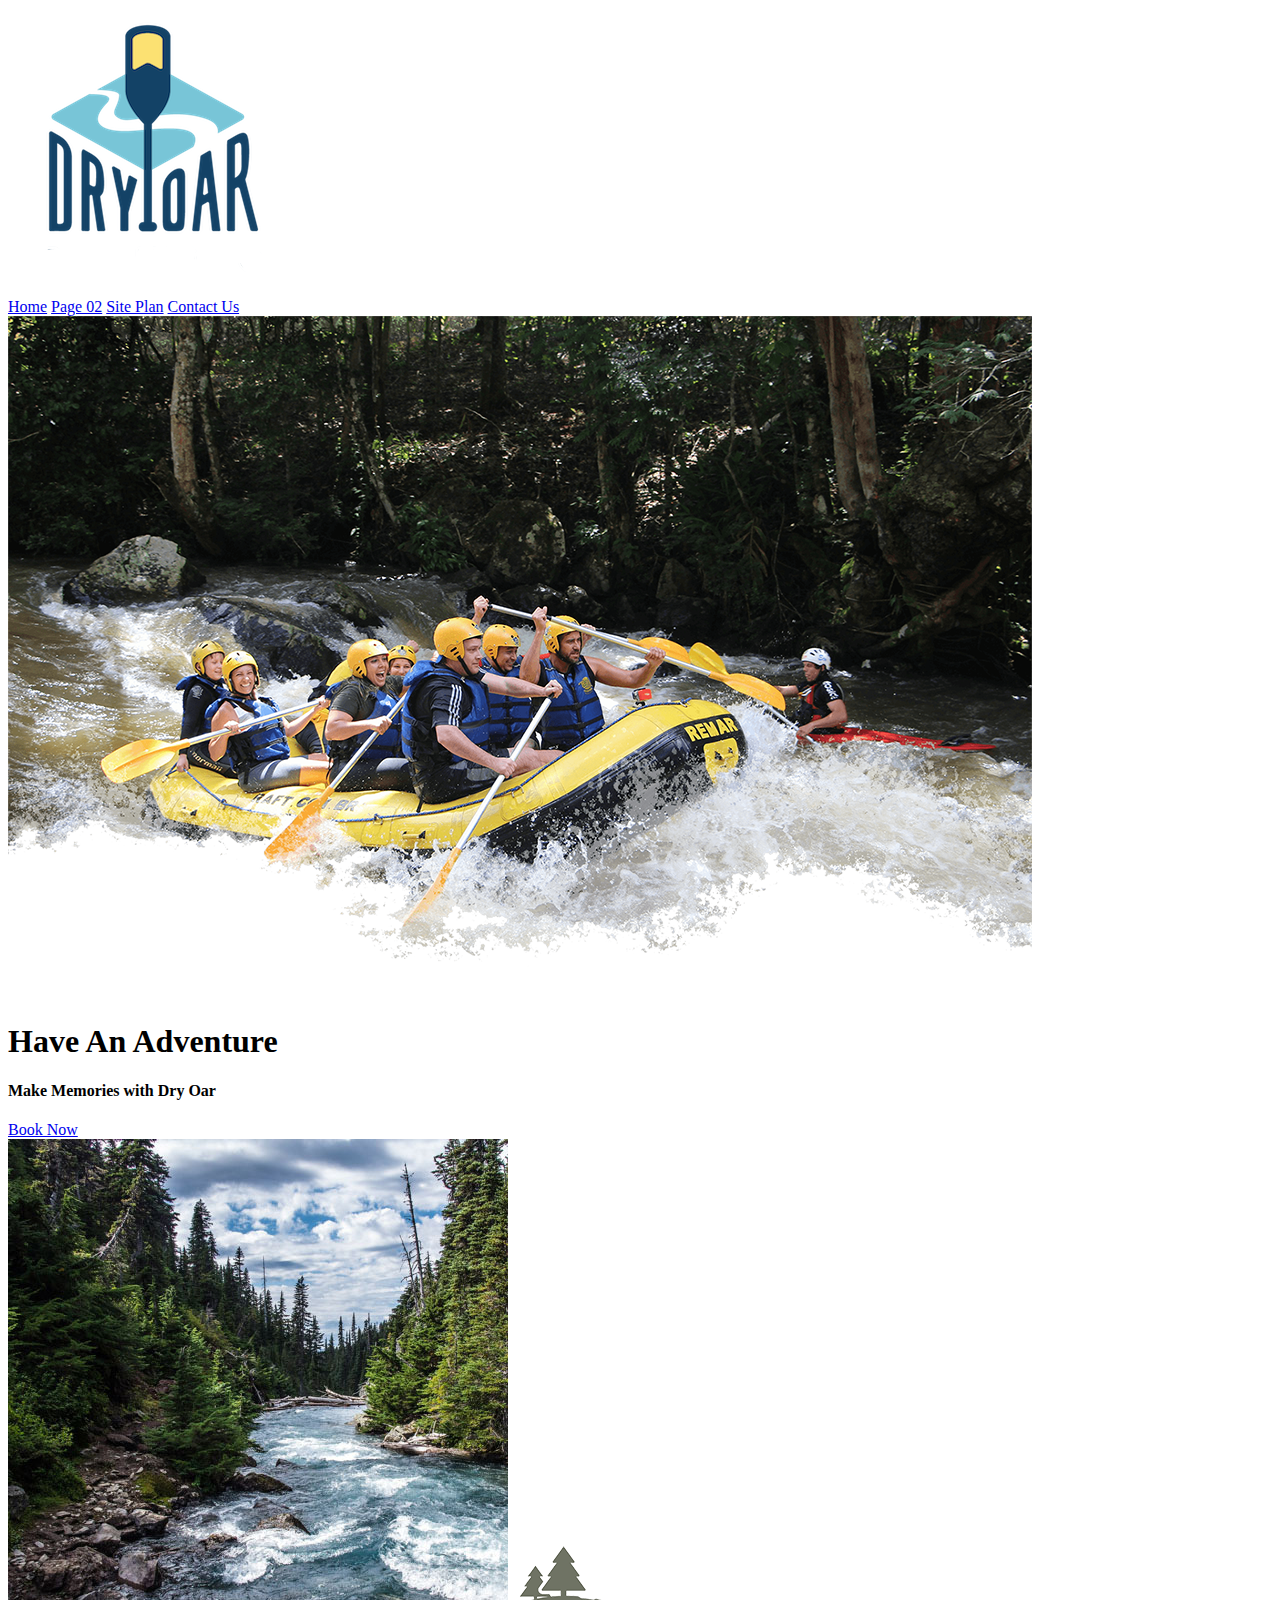
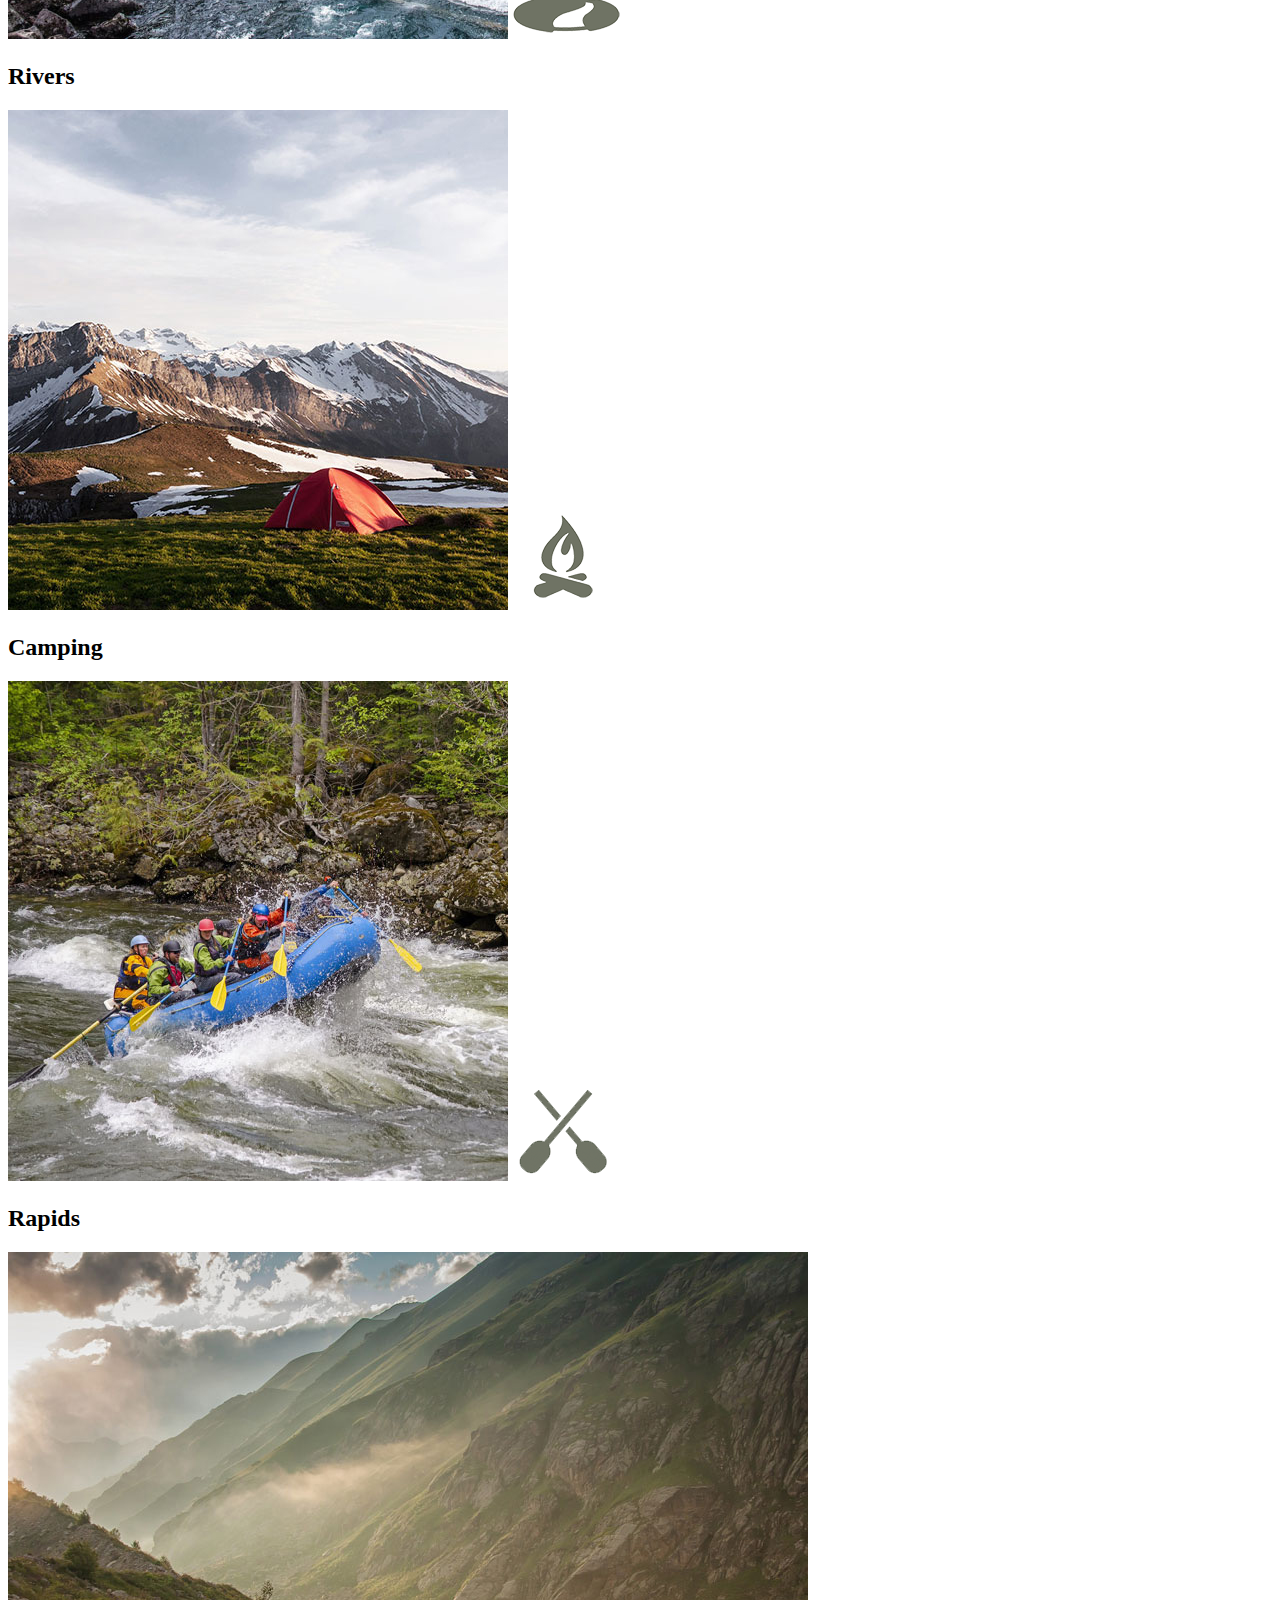
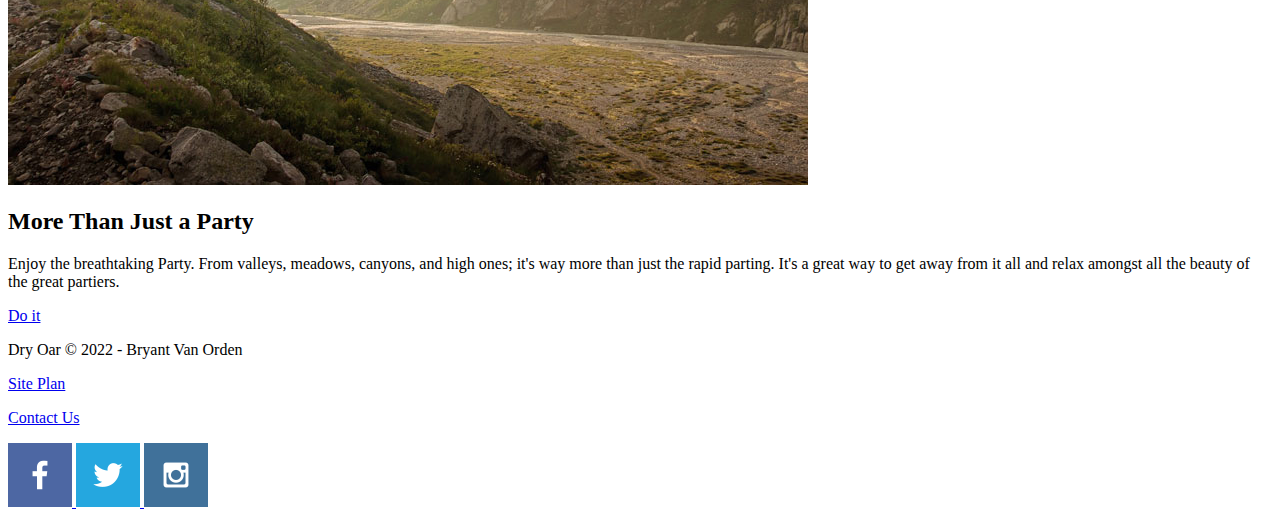
==== index.html @ 6cd5c4fb "hi" ====
<!DOCTYPE html>
<html lang="en">
  <head>
    <meta charset="UTF-8" />
    <meta http-equiv="X-UA-Compatible" content="IE=edge" />
    <meta name="viewport" content="width=device-width, initial-scale=1.0" />
    <title>Whitewater Rafting Vacations | Dry Oar Boating | Home</title>
    <link rel="stylesheet" href="style/style.css" />
  </head>

  <body>
    <header class="logo">
      <a id="logo_link" href="">
        <img src="logo.png" alt="Dry Oar Logo" />
      </a>
      <nav>
        <a href="index.html">Home</a>
        <a href="#">Page 02</a>
        <a href="site-plan-rafting.html">Site Plan</a>
        <a href="contactus.html">Contact Us</a>
      </nav>
    </header>
  <div id="hero">
    <div id="hero-box">
        <img id="hero-img" src="hero.png" alt="People enjoying rafting">
    </div>
    <section id="hero-msg">
        <h1 class="home-title">Have An Adventure</h1>
        <h4>Make Memories with Dry Oar </h4>
        <div class='button-box'>
            <a class='book' href="contactus.html">Book Now</a>
        </div>
    <main class="home-grid">
    <section class="rivers-card">
        <img class="card-img" src="rivers.jpg" alt="river in forest">
        <img class="icon" src="river_icon.png" alt="river icon">
        <h2>Rivers</h2>
    </section>
    <section class="camping-card">
        <img class="card-img" src="camping.jpg" alt="tent in mountains">
        <img class="icon" src="fire_icon.png" alt="fire icon">
        <h2>Camping</h2>
    </section>
    <section class="rapids-card">
        <img class="card-img" src="rapids.jpg" alt="rafting boat">
        <img class="icon" src="oars.png" alt="oars icon">
        <h2>Rapids</h2>
    </section>
    </section>
    <img class="mountains" src="mountains.jpg" alt="Misty mountains">
    <section class="msg">
        <h2>More Than Just a Party</h2>
        <p>Enjoy the breathtaking Party. From valleys, meadows, canyons, and high ones; it's way more than just the rapid parting. It's a great way to get away from it all and relax amongst all the beauty of the great partiers. </p>
        <a class='join' href="rivers.html">Do it</a>
    </section>
  </main>
  <footer>
    <p>Dry Oar &copy; 2022 - Bryant Van Orden</p>
    <p><a href="site-plan-rafting.html">Site Plan</a></p>
    <p><a href="contactus.html">Contact Us</a></p>
    <div class="social">
        <a href="https://facebook.com">
            <img src="facebook.png" alt="fb icon">
        </a>
        <a href="https://twitter.com">
            <img src="twitter.png" alt="twitter icon">
        </a>
        <a href="https://instagram.com">
            <img src="instagram.png" alt="instagram icon">
        </a>
    </div>
</footer>
  </body>
</html>
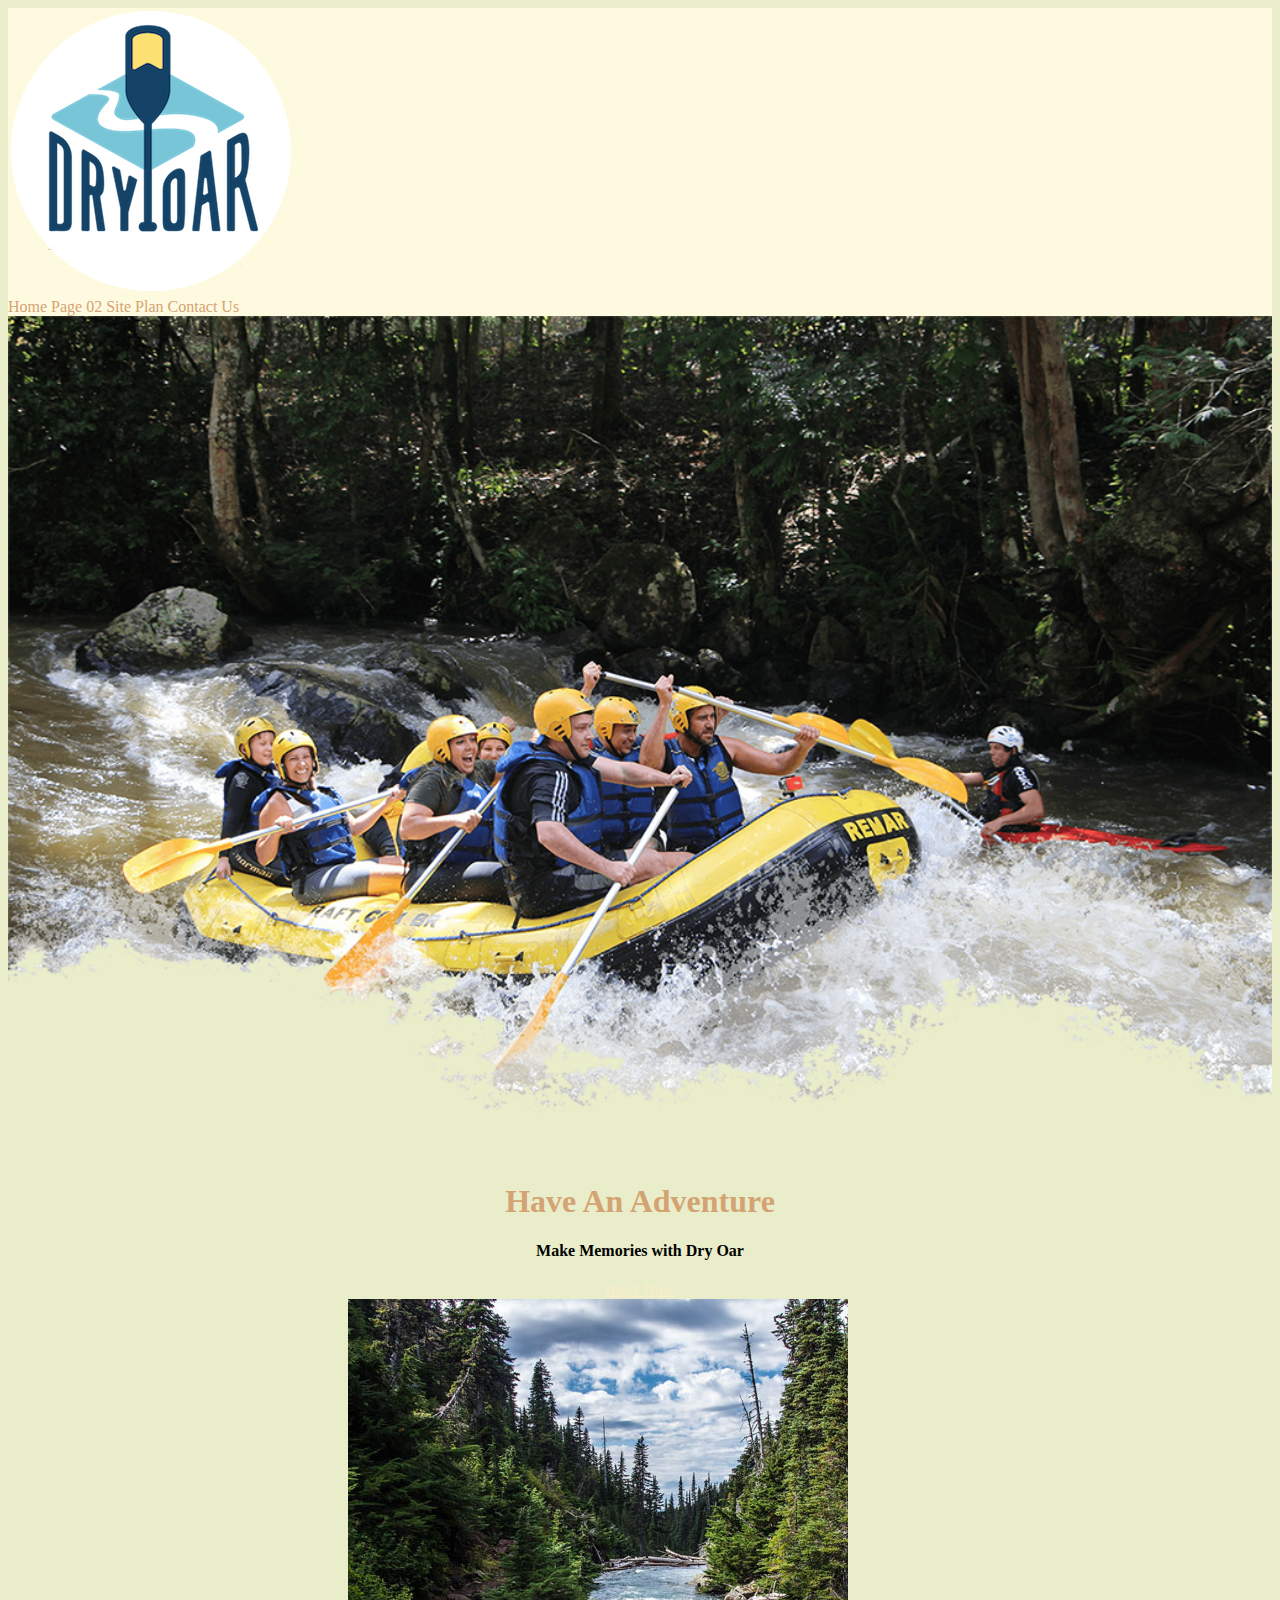
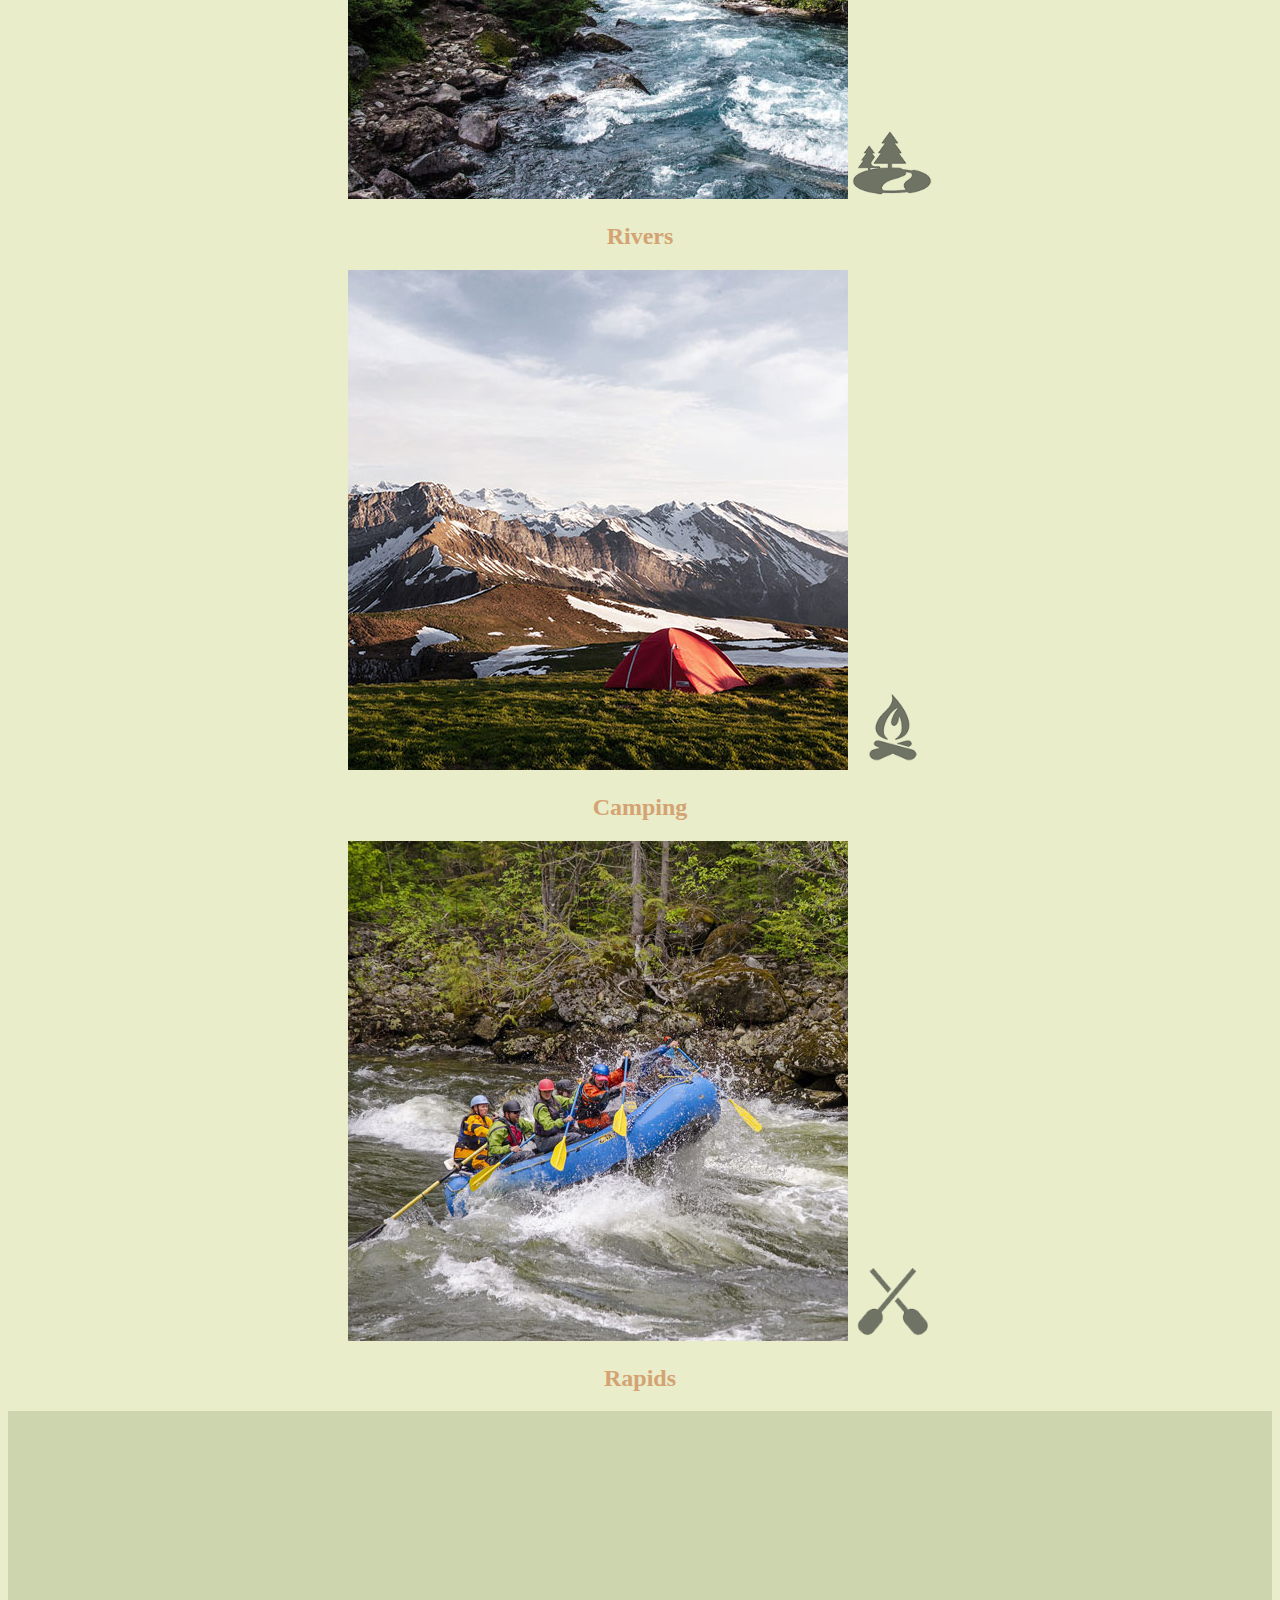
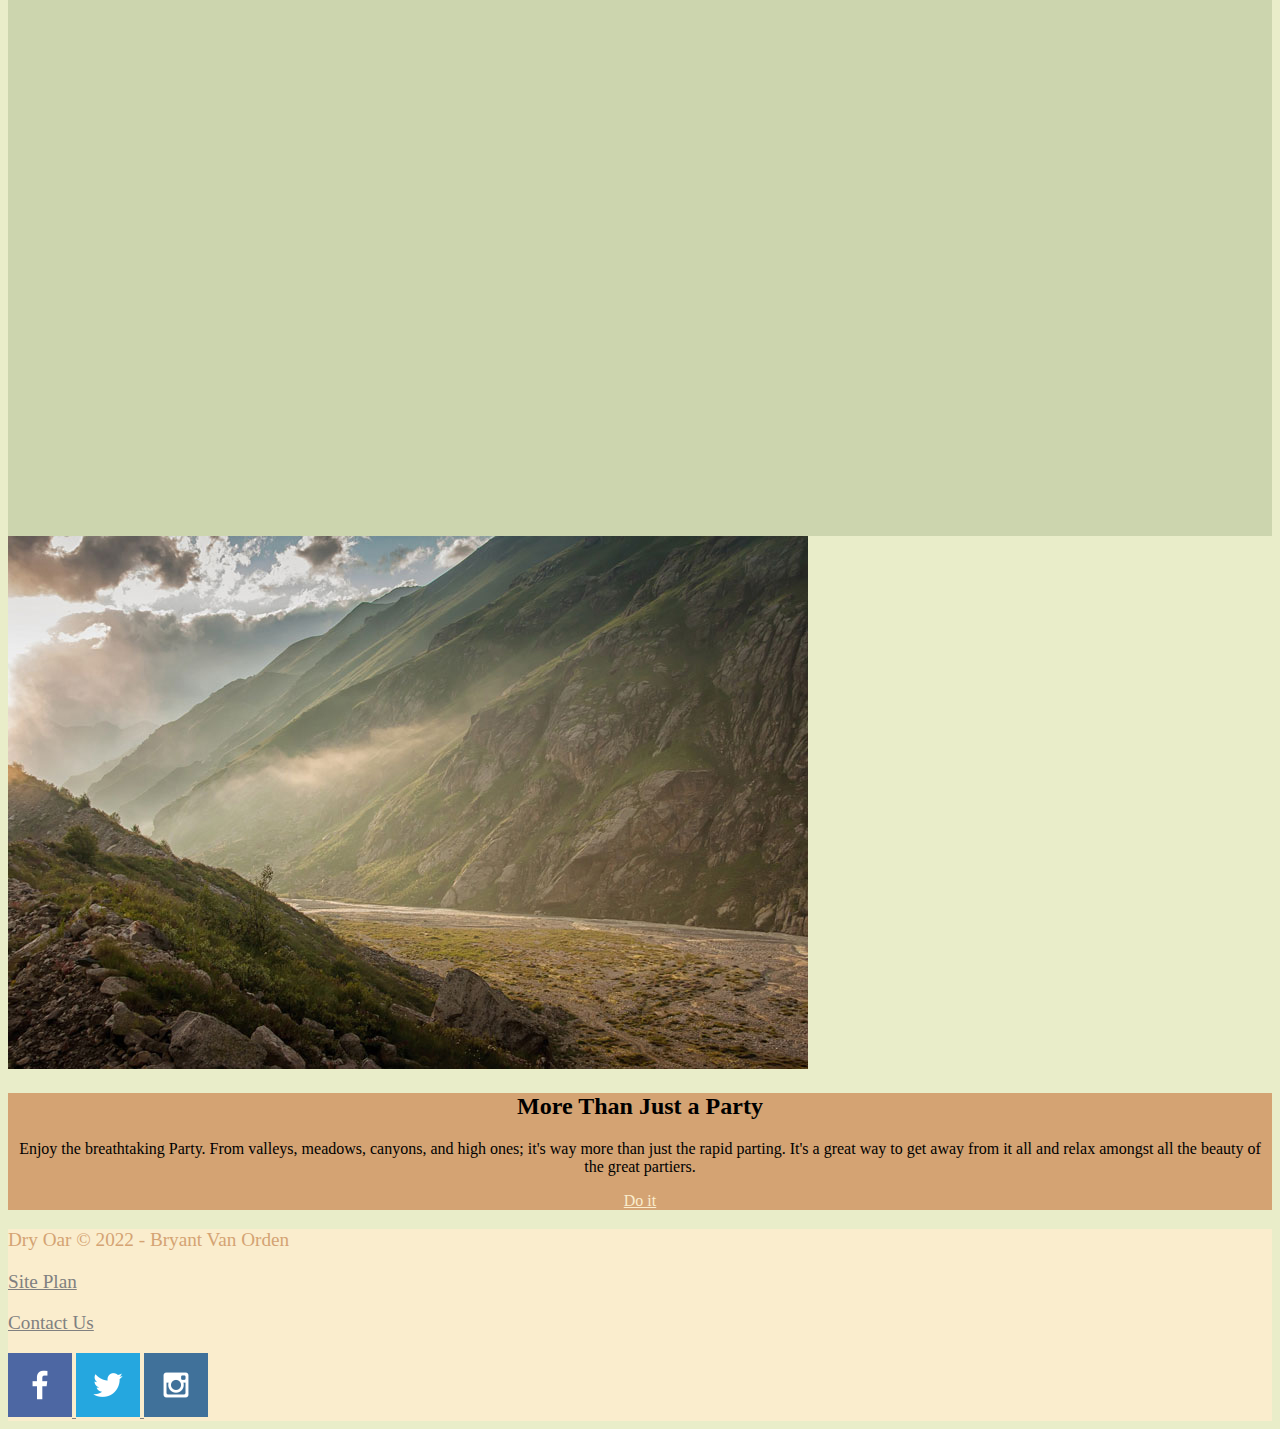
==== commit dba0a381: "hi" ====
--- a/index.html
+++ b/index.html
@@ -9,66 +9,70 @@
   </head>
 
   <body>
-    <header class="logo">
-      <a id="logo_link" href="">
-        <img src="logo.png" alt="Dry Oar Logo" />
-      </a>
-      <nav>
-        <a href="index.html">Home</a>
-        <a href="#">Page 02</a>
-        <a href="site-plan-rafting.html">Site Plan</a>
-        <a href="contactus.html">Contact Us</a>
-      </nav>
-    </header>
-  <div id="hero">
-    <div id="hero-box">
-        <img id="hero-img" src="hero.png" alt="People enjoying rafting">
+<div id="content">
+      <header class="logo">
+        <a id="logo_link" href="">
+          <img src="logo.png" alt="Dry Oar Logo" />
+        </a>
+        <nav>
+          <a href="index.html">Home</a>
+          <a href="#">Page 02</a>
+          <a href="site-plan-rafting.html">Site Plan</a>
+          <a href="contactus.html">Contact Us</a>
+        </nav>
+      </header>
+    <div id="hero">
+      <div id="hero-box">
+          <img id="hero-img" src="hero.png" alt="People enjoying rafting">
+      </div>
+      <section id="hero-msg">
+          <h1 class="home-title">Have An Adventure</h1>
+          <h4>Make Memories with Dry Oar </h4>
+          <div class='button-box'>
+            <a class='book' href="contactus.html">Book Now</a>
+          </div>
     </div>
-    <section id="hero-msg">
-        <h1 class="home-title">Have An Adventure</h1>
-        <h4>Make Memories with Dry Oar </h4>
-        <div class='button-box'>
-            <a class='book' href="contactus.html">Book Now</a>
-        </div>
-    <main class="home-grid">
-    <section class="rivers-card">
-        <img class="card-img" src="rivers.jpg" alt="river in forest">
-        <img class="icon" src="river_icon.png" alt="river icon">
-        <h2>Rivers</h2>
-    </section>
-    <section class="camping-card">
-        <img class="card-img" src="camping.jpg" alt="tent in mountains">
-        <img class="icon" src="fire_icon.png" alt="fire icon">
-        <h2>Camping</h2>
-    </section>
-    <section class="rapids-card">
-        <img class="card-img" src="rapids.jpg" alt="rafting boat">
-        <img class="icon" src="oars.png" alt="oars icon">
-        <h2>Rapids</h2>
-    </section>
-    </section>
-    <img class="mountains" src="mountains.jpg" alt="Misty mountains">
-    <section class="msg">
-        <h2>More Than Just a Party</h2>
-        <p>Enjoy the breathtaking Party. From valleys, meadows, canyons, and high ones; it's way more than just the rapid parting. It's a great way to get away from it all and relax amongst all the beauty of the great partiers. </p>
-        <a class='join' href="rivers.html">Do it</a>
-    </section>
-  </main>
-  <footer>
-    <p>Dry Oar &copy; 2022 - Bryant Van Orden</p>
-    <p><a href="site-plan-rafting.html">Site Plan</a></p>
-    <p><a href="contactus.html">Contact Us</a></p>
-    <div class="social">
-        <a href="https://facebook.com">
-            <img src="facebook.png" alt="fb icon">
-        </a>
-        <a href="https://twitter.com">
-            <img src="twitter.png" alt="twitter icon">
-        </a>
-        <a href="https://instagram.com">
-            <img src="instagram.png" alt="instagram icon">
-        </a>
-    </div>
+      <main class="home-grid">
+      <section class="rivers-card">
+          <img class="card-img" src="rivers.jpg" alt="river in forest">
+          <img class="icon" src="river_icon.png" alt="river icon">
+          <h2>Rivers</h2>
+      </section>
+      <section class="camping-card">
+          <img class="card-img" src="camping.jpg" alt="tent in mountains">
+          <img class="icon" src="fire_icon.png" alt="fire icon">
+          <h2>Camping</h2>
+      </section>
+      <section class="rapids-card">
+          <img class="card-img" src="rapids.jpg" alt="rafting boat">
+          <img class="icon" src="oars.png" alt="oars icon">
+          <h2>Rapids</h2>
+      </section>
+     </section>
+      <div id="background"></div> 
+      <img class="mountains" src="mountains.jpg" alt="Misty mountains">
+      <section class="msg">
+          <h2>More Than Just a Party</h2>
+          <p>Enjoy the breathtaking Party. From valleys, meadows, canyons, and high ones; it's way more than just the rapid parting. It's a great way to get away from it all and relax amongst all the beauty of the great partiers. </p>
+         <a class='join' href="rivers.html">Do it</a>
+      </section>
+    </main>
+    <footer>
+      <p>Dry Oar &copy; 2022 - Bryant Van Orden</p>
+      <p><a href="site-plan-rafting.html">Site Plan</a></p>
+     <p><a href="contactus.html">Contact Us</a></p>
+     <div class="social">
+         <a href="https://facebook.com" target="_blank">
+             <img src="facebook.png" alt="fb icon">
+          </a>
+         <a href="https://twitter.com" target="_blank">
+             <img src="twitter.png" alt="twitter icon">
+         </a>
+          <a href="https://instagram.com" target="_blank">
+              <img src="instagram.png" alt="instagram icon">
+          </a>
+      </div>
 </footer>
+  </div>
   </body>
 </html>
--- a/style/style.css
+++ b/style/style.css
@@ -0,0 +1,85 @@
+#content {
+  max-width: 1600px;
+  margin: 0 auto;
+}
+nav a {
+  text-align: center;
+  color: #d4a373;
+  text-decoration: none;
+}
+#hero-msg h1 {
+  text-align: center;
+}
+#hero-msg h4 {
+  text-align: center;
+}
+.button-box {
+  text-align: center;
+}
+main section {
+  text-align: center;
+}
+#background {
+  height: 725px;
+  background-color: #ccd5ae;
+  color: #fefae0;
+}
+body {
+  background-color: #e9edc9;
+  color: #d4a373;
+}
+header {
+  background-color: #fefae0;
+  color: black;
+}
+nav a:hover {
+  background-color: #faedcd;
+  color: #d4a373;
+}
+.book:hover,
+.join:hover {
+  background-color: #e9edc9;
+  color: black;
+}
+.msg {
+  background-color: #d4a373;
+  color: #faedcd;
+}
+footer {
+  background-color: #faedcd;
+  color: #d4a373;
+}
+.home-title {
+  color: #d4a373;
+}
+h4 {
+  color: black;
+}
+.book,
+.join {
+  color: #faedcd;
+}
+.msg h2 {
+  color: black;
+}
+.msg p {
+  color: black;
+}
+footer a:hover {
+  color: #e9edc9;
+}
+footer a {
+  color: gray;
+}
+footer p {
+  font-size: 1.2em;
+}
+footer p a:hover {
+  text-decoration: underline;
+}
+.icon {
+  width: 80px;
+}
+#hero-img {
+  width: 100%;
+}
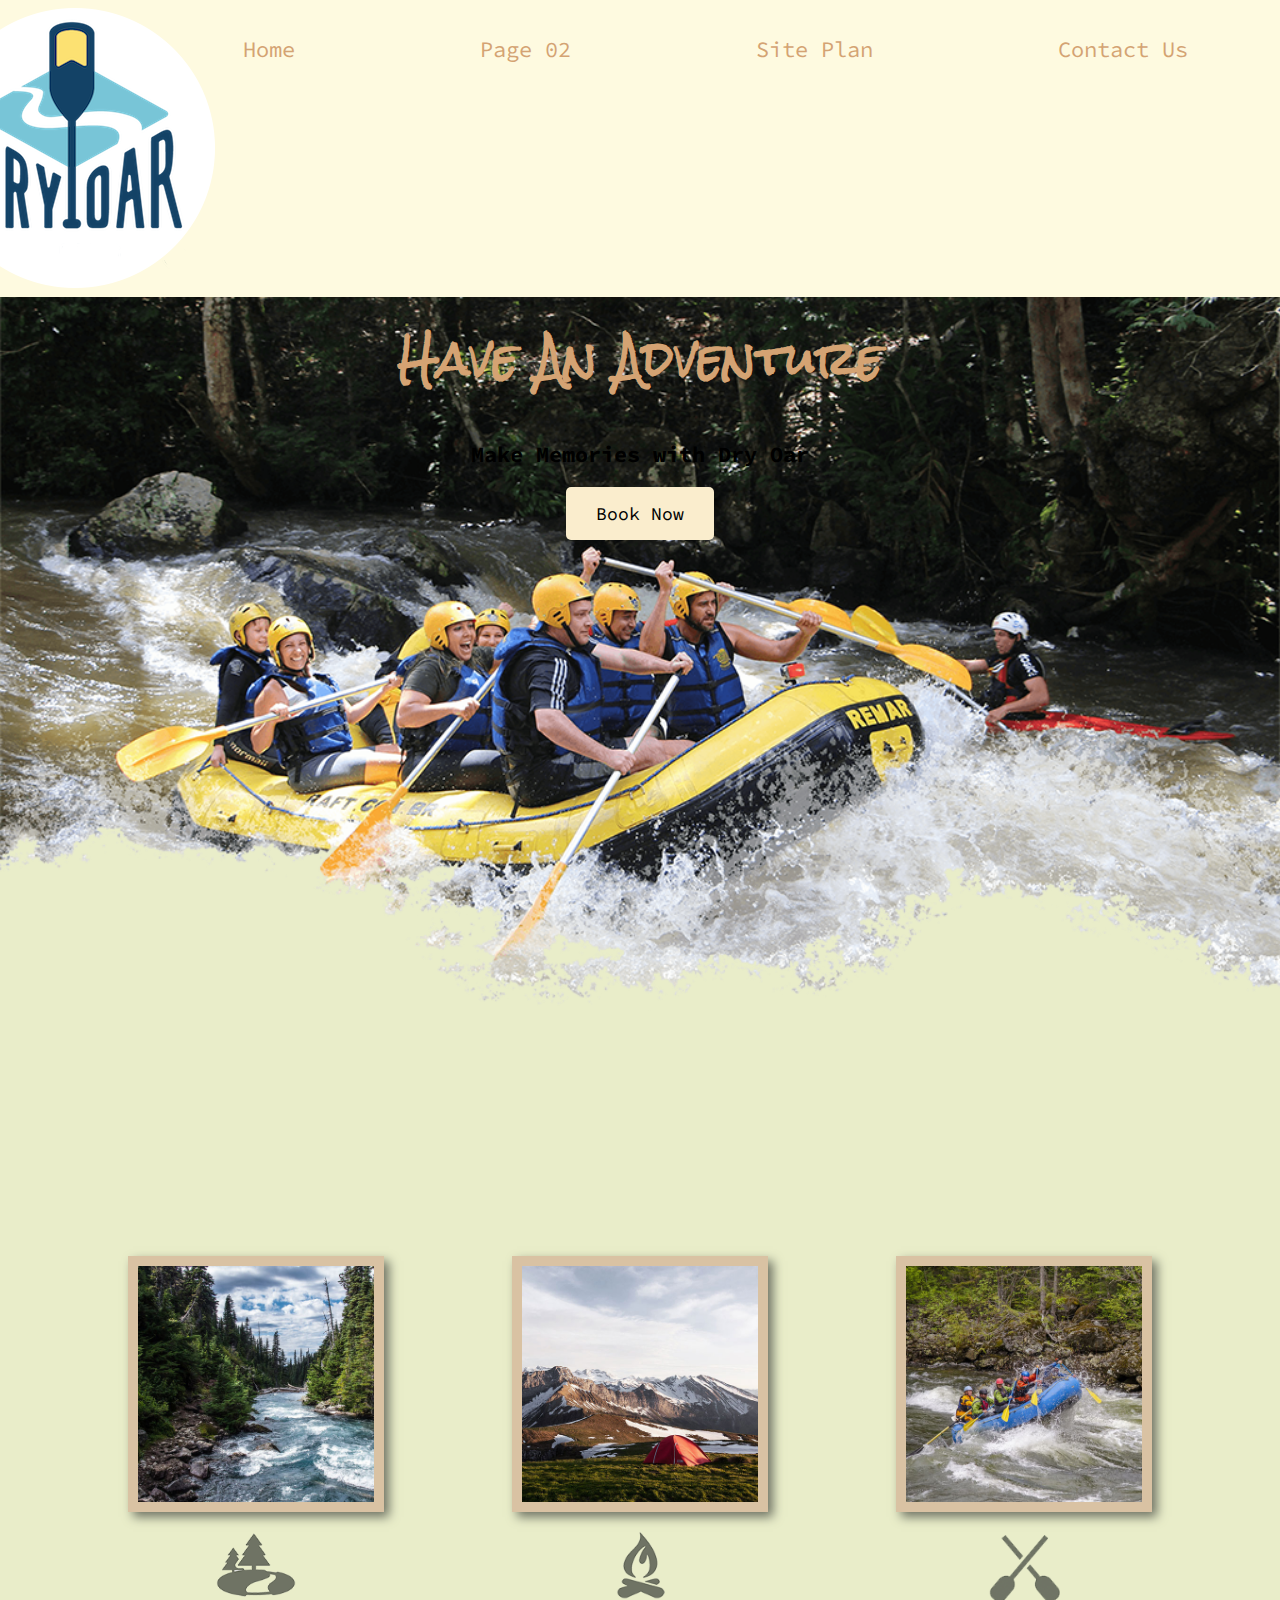
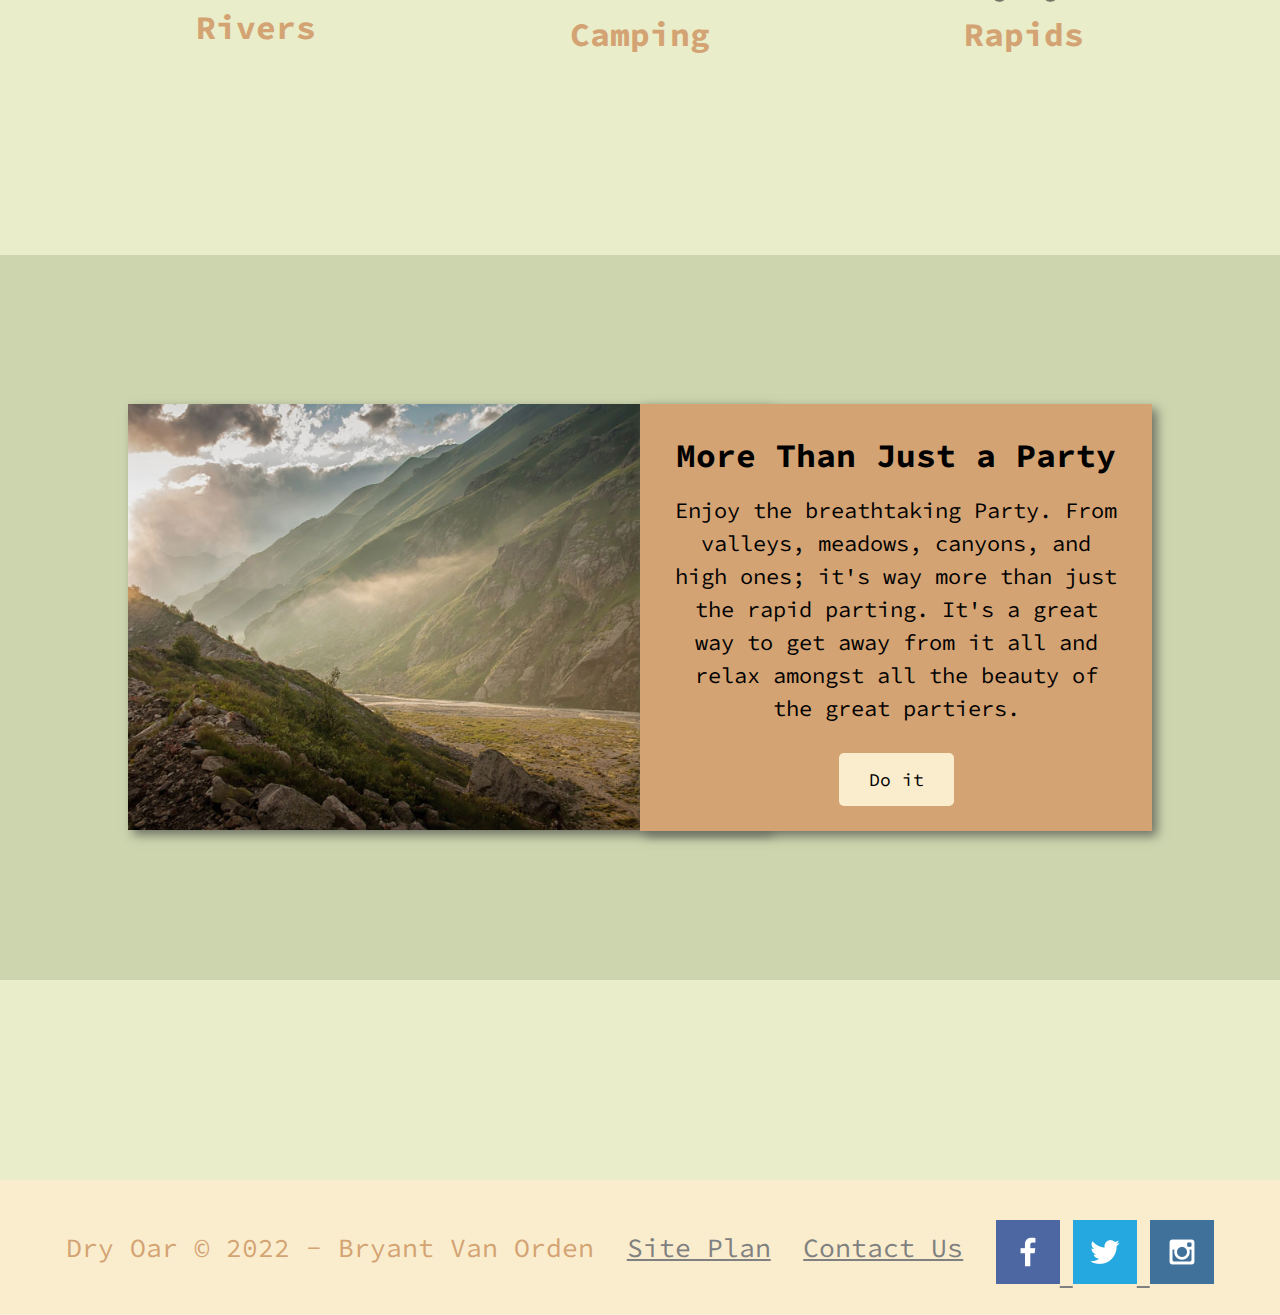
==== commit f667287d: "hi" ====
--- a/index.html
+++ b/index.html
@@ -11,8 +11,8 @@
   <body>
 <div id="content">
       <header class="logo">
-        <a id="logo_link" href="">
-          <img src="logo.png" alt="Dry Oar Logo" />
+        <a id="logo_link" href="index.html">
+          <img src="./pics/logo.png" alt="Dry Oar Logo" />
         </a>
         <nav>
           <a href="index.html">Home</a>
@@ -23,7 +23,7 @@
       </header>
     <div id="hero">
       <div id="hero-box">
-          <img id="hero-img" src="hero.png" alt="People enjoying rafting">
+          <img id="hero-img" src="./pics/hero.png" alt="People enjoying rafting">
       </div>
       <section id="hero-msg">
           <h1 class="home-title">Have An Adventure</h1>
@@ -31,26 +31,27 @@
           <div class='button-box'>
             <a class='book' href="contactus.html">Book Now</a>
           </div>
-    </div>
+        </div>
+        
+      </section>
       <main class="home-grid">
       <section class="rivers-card">
-          <img class="card-img" src="rivers.jpg" alt="river in forest">
-          <img class="icon" src="river_icon.png" alt="river icon">
+          <img class="card-img" src="./pics/rivers.jpg" alt="river in forest">
+          <img class="icon" src="./pics/river_icon.png" alt="river icon">
           <h2>Rivers</h2>
       </section>
       <section class="camping-card">
-          <img class="card-img" src="camping.jpg" alt="tent in mountains">
-          <img class="icon" src="fire_icon.png" alt="fire icon">
+          <img class="card-img" src="./pics/camping.jpg" alt="tent in mountains">
+          <img class="icon" src="./pics/fire_icon.png" alt="fire icon">
           <h2>Camping</h2>
       </section>
       <section class="rapids-card">
-          <img class="card-img" src="rapids.jpg" alt="rafting boat">
-          <img class="icon" src="oars.png" alt="oars icon">
+          <img class="card-img" src="./pics/rapids.jpg" alt="rafting boat">
+          <img class="icon" src="./pics/oars.png" alt="oars icon">
           <h2>Rapids</h2>
       </section>
-     </section>
       <div id="background"></div> 
-      <img class="mountains" src="mountains.jpg" alt="Misty mountains">
+      <img class="mountains" src="./pics/mountains.jpg" alt="Misty mountains">
       <section class="msg">
           <h2>More Than Just a Party</h2>
           <p>Enjoy the breathtaking Party. From valleys, meadows, canyons, and high ones; it's way more than just the rapid parting. It's a great way to get away from it all and relax amongst all the beauty of the great partiers. </p>
@@ -63,16 +64,15 @@
      <p><a href="contactus.html">Contact Us</a></p>
      <div class="social">
          <a href="https://facebook.com" target="_blank">
-             <img src="facebook.png" alt="fb icon">
+             <img src="./pics/facebook.png" alt="fb icon">
           </a>
          <a href="https://twitter.com" target="_blank">
-             <img src="twitter.png" alt="twitter icon">
+             <img src="./pics/twitter.png" alt="twitter icon">
          </a>
           <a href="https://instagram.com" target="_blank">
-              <img src="instagram.png" alt="instagram icon">
+              <img src="./pics/instagram.png" alt="instagram icon">
           </a>
       </div>
 </footer>
-  </div>
   </body>
 </html>
--- a/style/style.css
+++ b/style/style.css
@@ -1,17 +1,51 @@
-#content {
-  max-width: 1600px;
-  margin: 0 auto;
+@import url("https://fonts.googleapis.com/css2?family=Fuzzy+Bubbles:wght@400;700&family=Rock+Salt&family=Source+Code+Pro&display=swap");
+
+.home-grid {
+  display: grid;
+  grid-template-columns: repeat(10, 1fr);
+}
+footer {
+  background-color: #faedcd;
+  color: #d4a373;
+  padding: 25px 50px;
+  margin-top: 200px;
+  display: flex;
+  justify-content: space-around;
+  align-items: center;
+}
+#hero {
+  display: grid;
+  grid-template-columns: 1fr 3fr 1fr;
+  margin-top: -100px;
+}
+header {
+  background-color: #fefae0;
+  color: black;
+  display: grid;
+  grid-template-columns: 150px auto;
+  z-index: 2;
+}
+nav {
+  display: flex;
+  justify-content: space-around;
 }
 nav a {
   text-align: center;
   color: #d4a373;
   text-decoration: none;
+  padding: 35px;
 }
 #hero-msg h1 {
   text-align: center;
 }
 #hero-msg h4 {
   text-align: center;
+  color: black;
+}
+#hero-msg {
+  grid-column: 2/3;
+  grid-row: 1/2;
+  margin-top: 100px;
 }
 .button-box {
   text-align: center;
@@ -27,10 +61,13 @@
 body {
   background-color: #e9edc9;
   color: #d4a373;
-}
-header {
-  background-color: #fefae0;
-  color: black;
+  font-family: "Source Code Pro", Arial, sans-serif;
+  font-size: 22px;
+  margin: 0;
+  padding: 0;
+}
+h2 {
+  margin: 0;
 }
 nav a:hover {
   background-color: #faedcd;
@@ -44,10 +81,8 @@
 .msg {
   background-color: #d4a373;
   color: #faedcd;
-}
-footer {
-  background-color: #faedcd;
-  color: #d4a373;
+  line-height: 1.5em;
+  padding: 35px;
 }
 .home-title {
   color: #d4a373;
@@ -57,13 +92,26 @@
 }
 .book,
 .join {
-  color: #faedcd;
+  background-color: #faedcd;
+  color: black;
+  text-decoration: none;
+  font-size: 18px;
+  padding: 15px 30px;
+  margin-top: 50px;
+  border-radius: 5px;
+}
+.card-img {
+  border: 10px solid #faedcd;
+}
+main section img {
+  box-sizing: border-box;
 }
 .msg h2 {
   color: black;
 }
 .msg p {
   color: black;
+  padding-bottom: 15px;
 }
 footer a:hover {
   color: #e9edc9;
@@ -77,9 +125,121 @@
 footer p a:hover {
   text-decoration: underline;
 }
+footer .social img {
+  padding-top: 15px;
+}
 .icon {
   width: 80px;
+  padding-top: 10px;
 }
 #hero-img {
   width: 100%;
 }
+.home-title {
+  font-family: "Rock Salt", "Bradley Hand", "Fuzzy Bubbles", sans-serif;
+  font-size: 2em;
+  margin-top: 10px;
+}
+#logo_link {
+  padding-top: 5px;
+  justify-self: center;
+  align-self: center;
+}
+.rivers-card,
+.camping-card,
+.rapids-card {
+  margin: 200px 0;
+}
+#hero-box {
+  grid-column: 1/4;
+  grid-row: 1/3;
+  z-index: -1;
+}
+.card-img,
+.mountains {
+  width: 100%;
+}
+.rivers-card {
+  grid-row: 2/3;
+  grid-column: 2/4;
+}
+.camping-card {
+  grid-row: 2/3;
+  grid-column: 5/7;
+}
+.rapids-card {
+  grid-row: 2/3;
+  grid-column: 8/10;
+}
+#background {
+  grid-row: 4/9;
+  grid-column: 1/11;
+}
+.mountains {
+  width: 100%;
+  grid-column: 2/7;
+  grid-row: 5/8;
+  box-shadow: 5px 5px 10px #6f7364;
+}
+.msg {
+  padding: 35px;
+  grid-column: 6/10;
+  grid-row: 6/7;
+  box-shadow: 5px 5px 10px #6f7364;
+}
+.card-img {
+  border: 10px solid #d9c2a3;
+  transition: transform 0.5s;
+  box-shadow: 5px 5px 10px #6f7364;
+}
+.card-img:hover {
+  opacity: 0.6;
+  transform: scale(1.1);
+}
+
+@media screen and (max-width: 900px) {
+  #hero,
+  .home-grid {
+    display: block;
+    height: auto;
+  }
+  nav,
+  footer {
+    flex-direction: column;
+  }
+  nav a {
+    display: block;
+    padding: 15px;
+  }
+  #hero {
+    margin-top: 0;
+  }
+  #hero-msg {
+    margin-top: 0;
+  }
+  #hero-msg h4 {
+    display: none;
+  }
+  .home-title {
+    font-size: 25px;
+    color: #6f7364;
+  }
+  .rivers-card,
+  .camping-card,
+  .rapids-card {
+    margin: 50px auto;
+    width: 60%;
+  }
+  #background {
+    display: none;
+  }
+  .mountains,
+  .msg {
+    width: 80%;
+    display: block;
+    margin: 0 auto;
+  }
+  footer {
+    margin-top: 25px;
+  }
+}
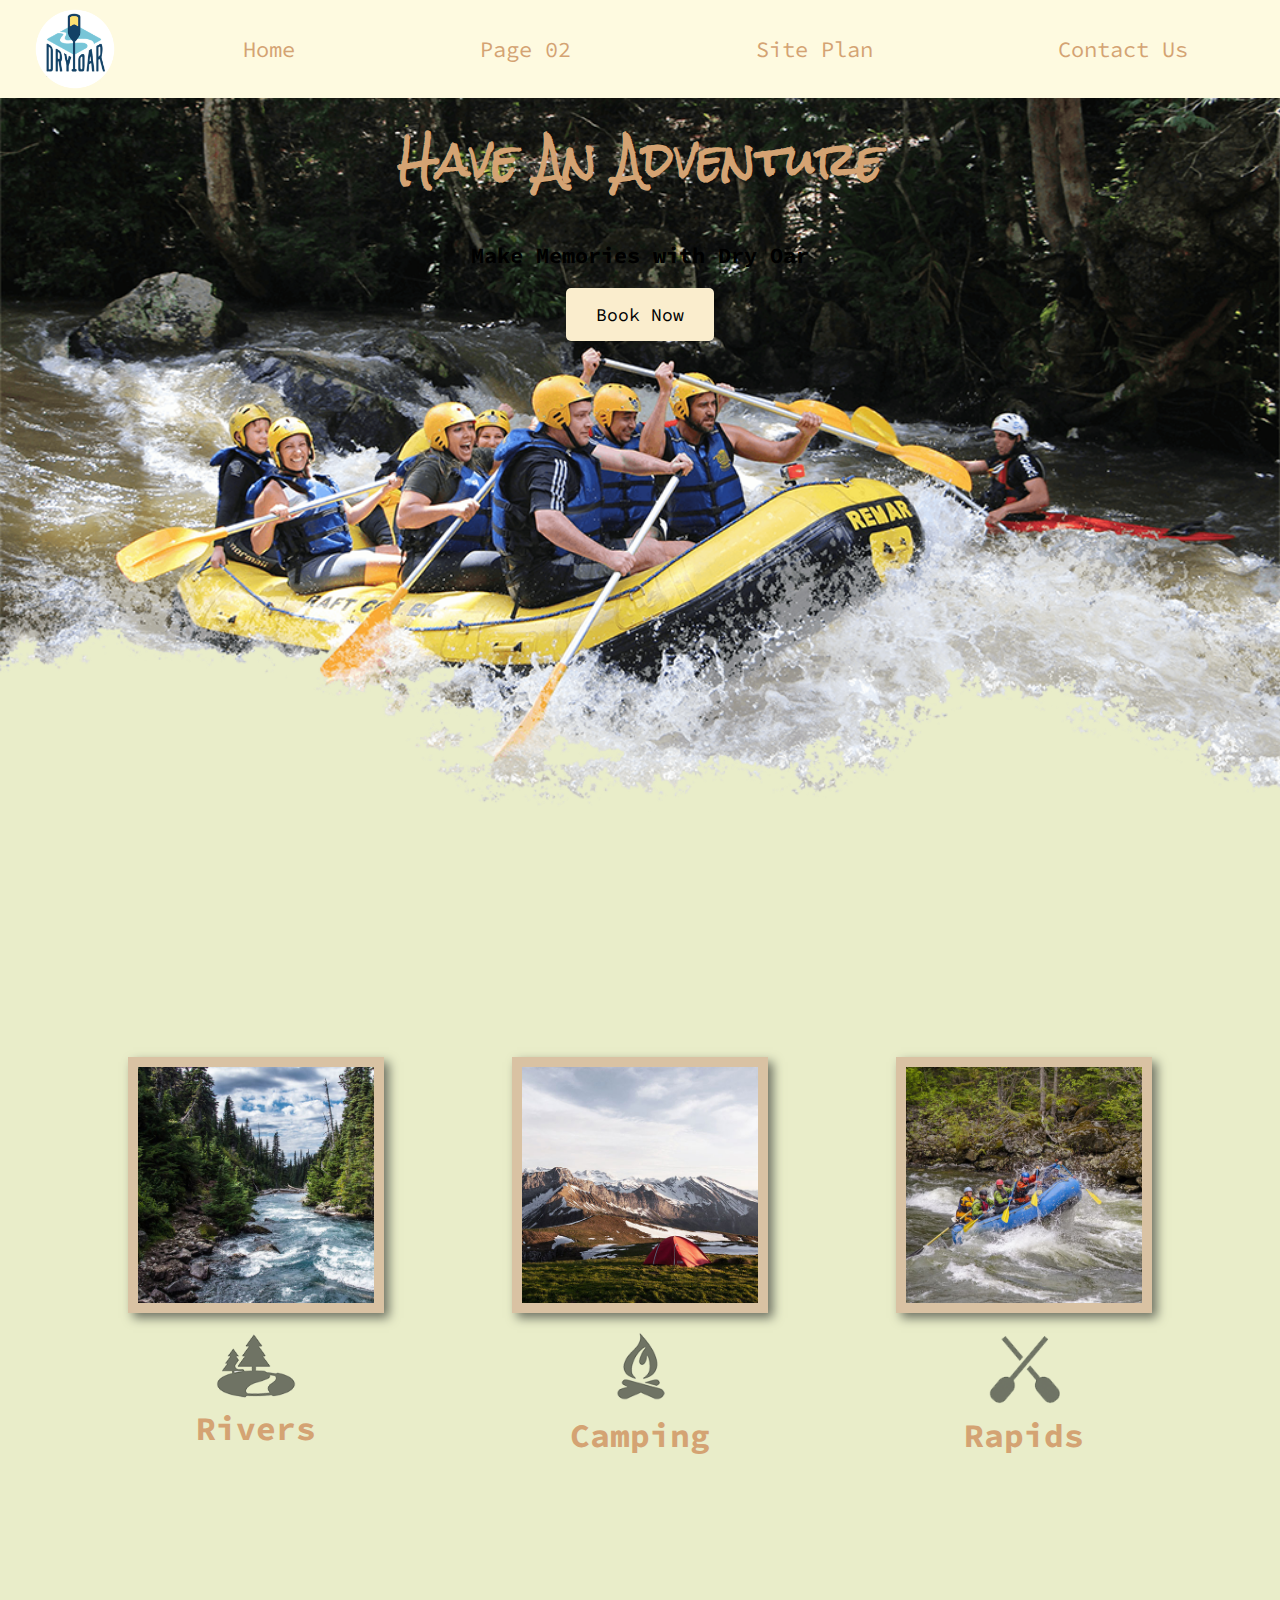
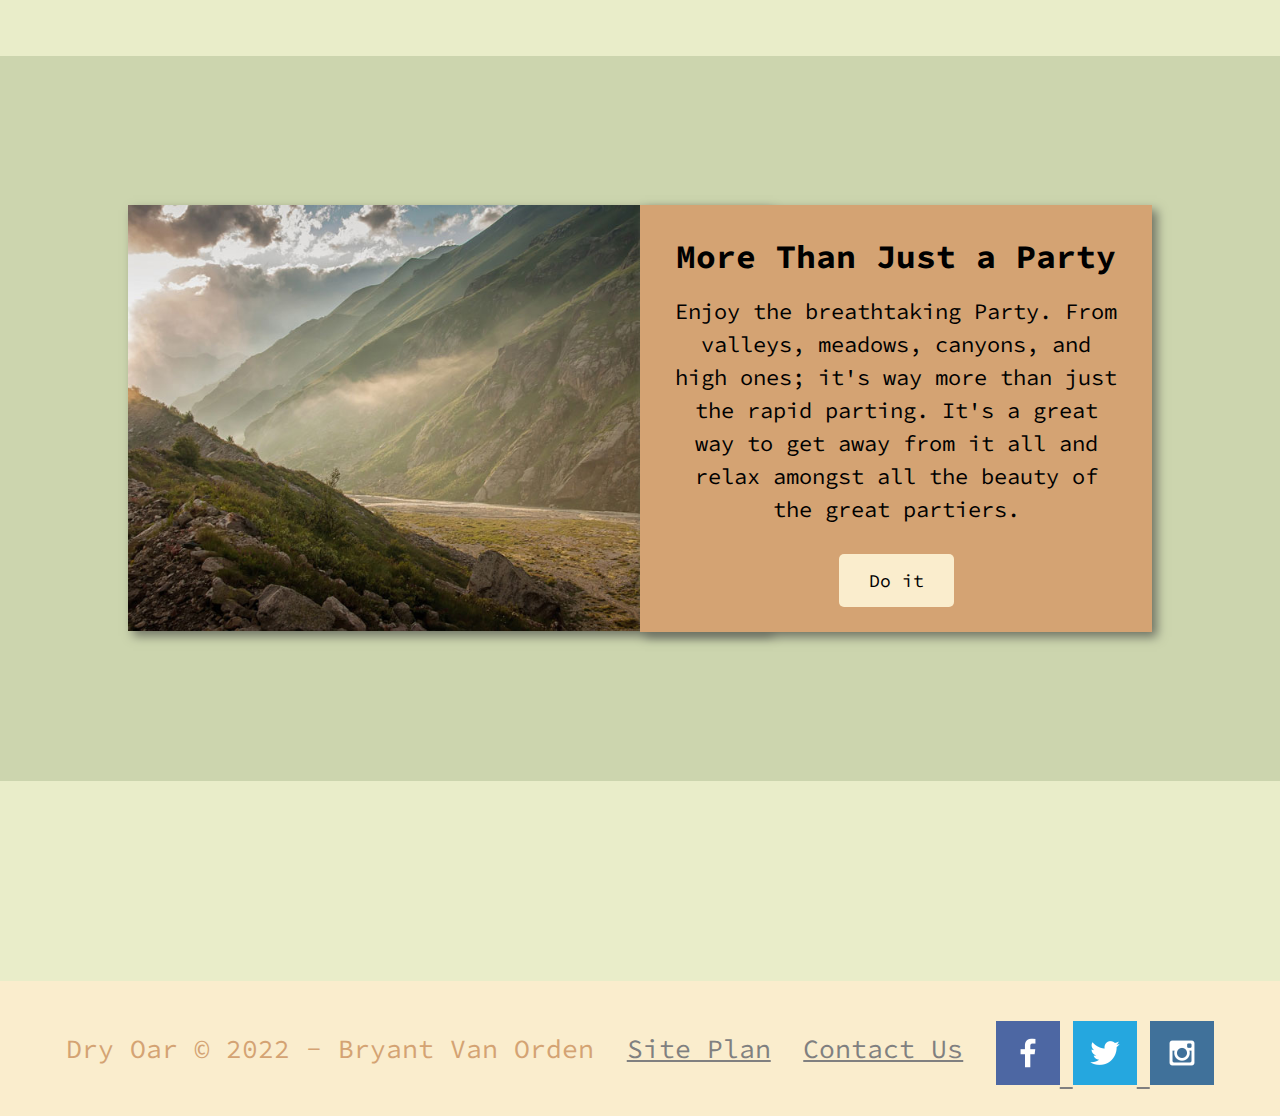
==== commit f2854060: "hi" ====
--- a/index.html
+++ b/index.html
@@ -10,14 +10,14 @@
 
   <body>
 <div id="content">
-      <header class="logo">
+      <header>
         <a id="logo_link" href="index.html">
-          <img src="./pics/logo.png" alt="Dry Oar Logo" />
+          <img class="logo" src="./pics/logo.png" alt="Dry Oar Logo" />
         </a>
         <nav>
           <a href="index.html">Home</a>
-          <a href="#">Page 02</a>
-          <a href="site-plan-rafting.html">Site Plan</a>
+          <a href="ratings-rafting.html">Page 02</a>
+          <a href="ratings-rafting.html">Site Plan</a>
           <a href="contactus.html">Contact Us</a>
         </nav>
       </header>
--- a/style/style.css
+++ b/style/style.css
@@ -142,8 +142,12 @@
 }
 #logo_link {
   padding-top: 5px;
+  width: 80px;
   justify-self: center;
   align-self: center;
+}
+.logo {
+  width: 80px;
 }
 .rivers-card,
 .camping-card,
